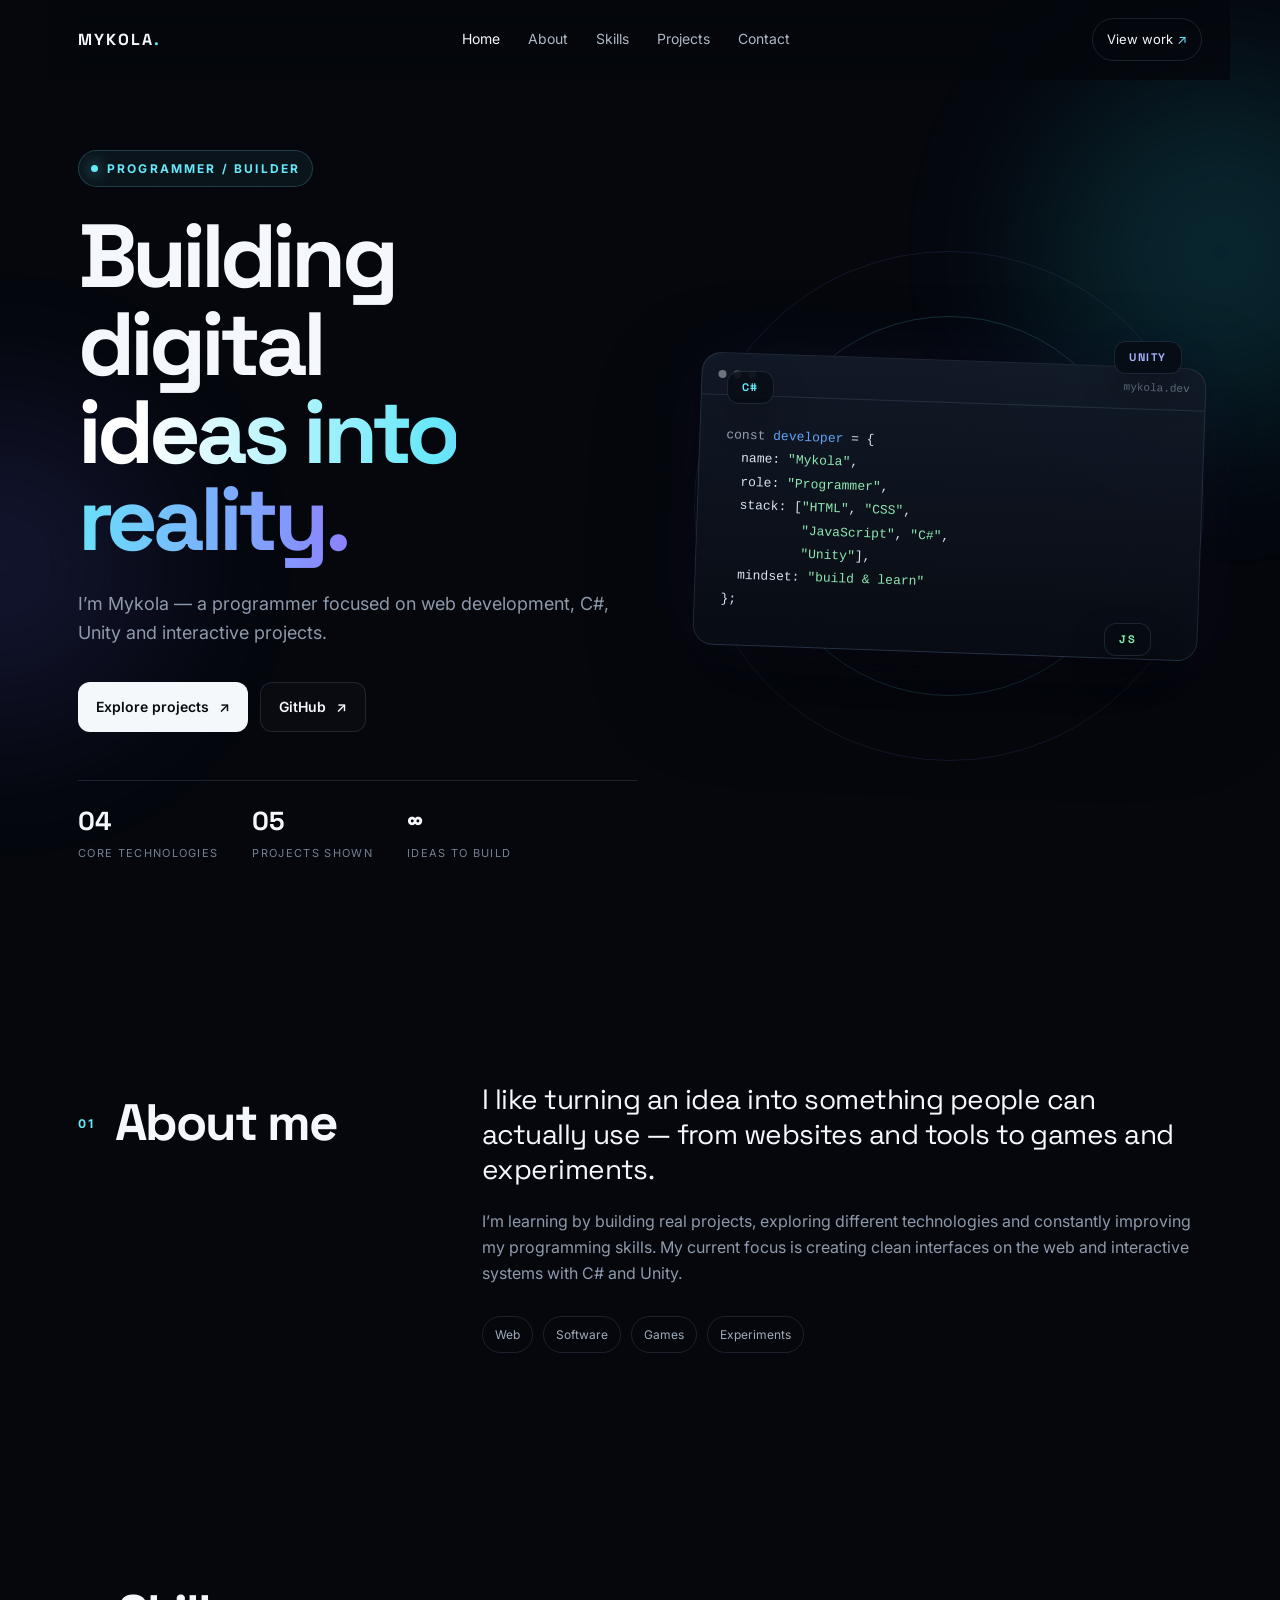
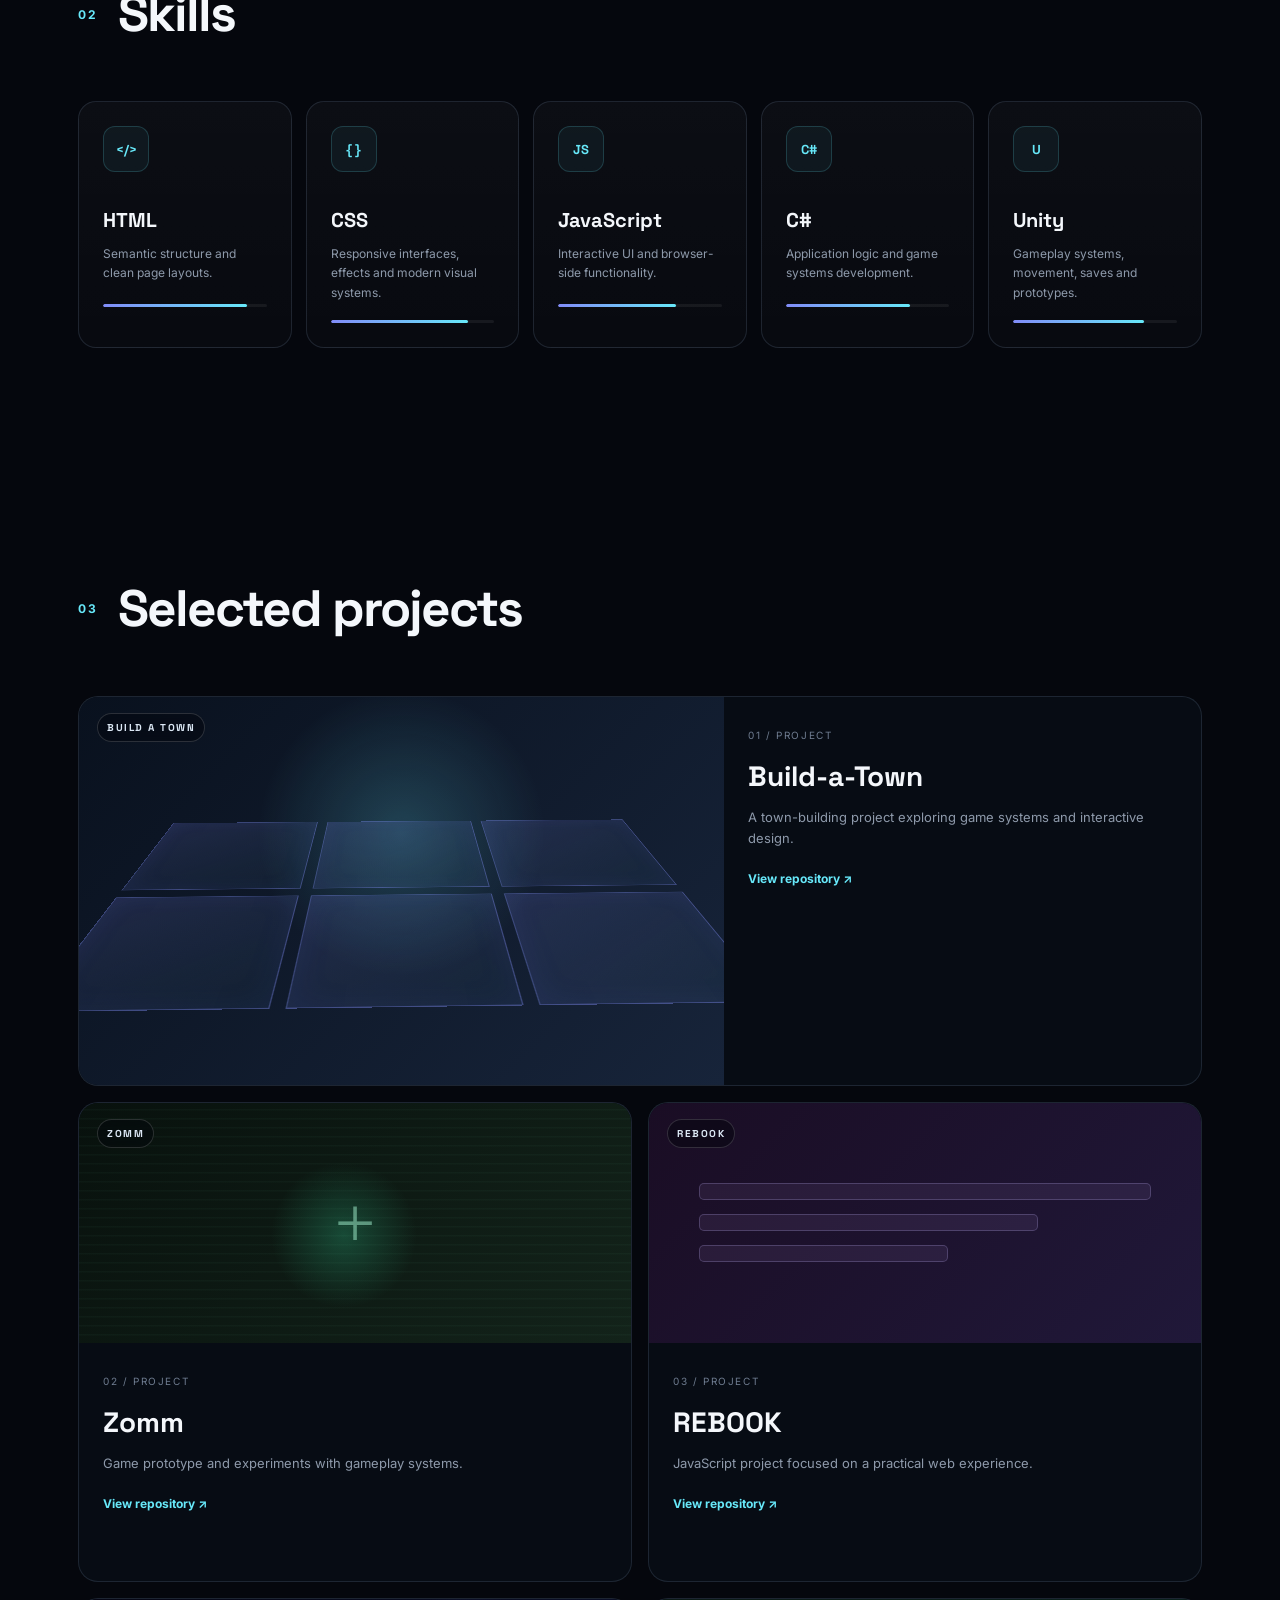
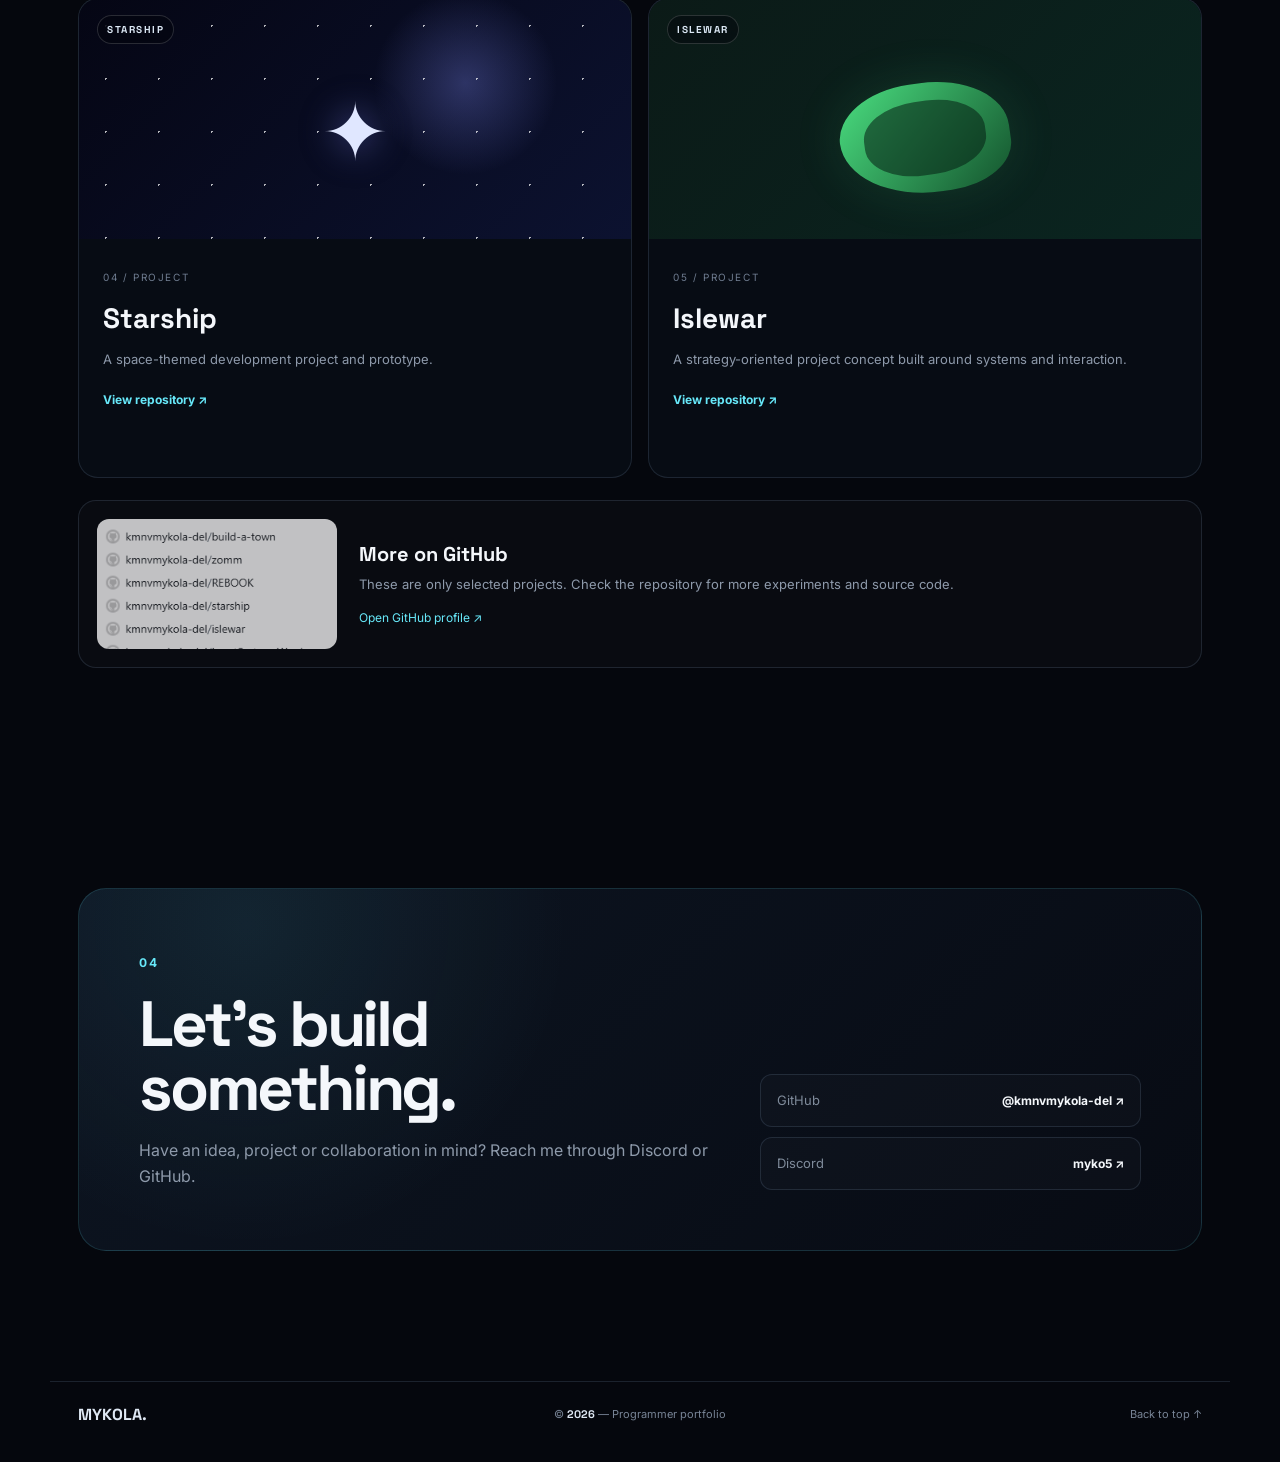
==== index.html @ 7a5eaf40 "version 1.1" ====
<!DOCTYPE html>
<html lang="en">
<head>
  <meta charset="UTF-8" />
  <meta name="viewport" content="width=device-width, initial-scale=1.0" />
  <meta name="description" content="Mykola — Programmer portfolio. Web, C#, Unity and JavaScript projects." />
  <title>Mykola — Programmer</title>
  <link rel="preconnect" href="https://fonts.googleapis.com">
  <link rel="preconnect" href="https://fonts.gstatic.com" crossorigin>
  <link href="https://fonts.googleapis.com/css2?family=Inter:wght@400;500;600;700;800&family=Space+Grotesk:wght@400;500;600;700&display=swap" rel="stylesheet">
  <link rel="stylesheet" href="style.css" />
</head>
<body>
  <div class="bg-grid"></div>
  <div class="glow glow-one"></div>
  <div class="glow glow-two"></div>

  <header class="topbar">
    <a class="brand" href="#home">MYKOLA<span>.</span></a>
    <nav>
      <a href="#home">Home</a>
      <a href="#about">About</a>
      <a href="#skills">Skills</a>
      <a href="#projects">Projects</a>
      <a href="#contact">Contact</a>
    </nav>
    <a class="nav-cta" href="#projects">View work <span>↗</span></a>
  </header>

  <main>
    <section id="home" class="hero section">
      <div class="hero-copy reveal">
        <div class="eyebrow">
          <span class="dot"></span> Programmer / Builder
        </div>
        <h1>
          Building digital<br>
          <span>ideas into reality.</span>
        </h1>
        <p>I’m Mykola — a programmer focused on web development, C#, Unity and interactive projects.</p>
        <div class="hero-actions">
          <a class="button primary" href="#projects">Explore projects <span>↗</span></a>
          <a class="button secondary" href="https://github.com/kmnvmykola-del" target="_blank" rel="noreferrer">GitHub <span>↗</span></a>
        </div>
        <div class="hero-meta">
          <div>
            <strong>04</strong>
            <span>Core technologies</span>
          </div>
          <div>
            <strong>05</strong>
            <span>Projects shown</span>
          </div>
          <div>
            <strong>∞</strong>
            <span>Ideas to build</span>
          </div>
        </div>
      </div>

      <div class="hero-visual reveal delay-1">
        <div class="orb orb-a"></div>
        <div class="orb orb-b"></div>
        <div class="code-card">
          <div class="window-bar"><span></span><span></span><span></span><small>mykola.dev</small></div>
          <pre><code><span class="muted">const</span> <span class="blue">developer</span> = {
  name: <span class="green">"Mykola"</span>,
  role: <span class="green">"Programmer"</span>,
  stack: [<span class="green">"HTML"</span>, <span class="green">"CSS"</span>,
          <span class="green">"JavaScript"</span>, <span class="green">"C#"</span>,
          <span class="green">"Unity"</span>],
  mindset: <span class="green">"build & learn"</span>
};</code></pre>
        </div>
        <div class="floating-tag tag-one">C#</div>
        <div class="floating-tag tag-two">UNITY</div>
        <div class="floating-tag tag-three">JS</div>
      </div>
    </section>

    <section id="about" class="section split-section">
      <div class="section-heading reveal">
        <span class="section-number">01</span>
        <h2>About me</h2>
      </div>
      <div class="about-content reveal delay-1">
        <p class="lead">I like turning an idea into something people can actually use — from websites and tools to games and experiments.</p>
        <p>I’m learning by building real projects, exploring different technologies and constantly improving my programming skills. My current focus is creating clean interfaces on the web and interactive systems with C# and Unity.</p>
        <div class="about-strip">
          <span>Web</span>
          <span>Software</span>
          <span>Games</span>
          <span>Experiments</span>
        </div>
      </div>
    </section>

    <section id="skills" class="section">
      <div class="section-heading reveal">
        <span class="section-number">02</span>
        <h2>Skills</h2>
      </div>
      <div class="skills-grid">
        <article class="skill-card reveal">
          <div class="skill-icon">&lt;/&gt;</div>
          <h3>HTML</h3>
          <p>Semantic structure and clean page layouts.</p>
          <div class="skill-line"><span style="width:88%"></span></div>
        </article>
        <article class="skill-card reveal delay-1">
          <div class="skill-icon">{ }</div>
          <h3>CSS</h3>
          <p>Responsive interfaces, effects and modern visual systems.</p>
          <div class="skill-line"><span style="width:84%"></span></div>
        </article>
        <article class="skill-card reveal delay-2">
          <div class="skill-icon">JS</div>
          <h3>JavaScript</h3>
          <p>Interactive UI and browser-side functionality.</p>
          <div class="skill-line"><span style="width:72%"></span></div>
        </article>
        <article class="skill-card reveal">
          <div class="skill-icon">C#</div>
          <h3>C#</h3>
          <p>Application logic and game systems development.</p>
          <div class="skill-line"><span style="width:76%"></span></div>
        </article>
        <article class="skill-card reveal delay-1">
          <div class="skill-icon">U</div>
          <h3>Unity</h3>
          <p>Gameplay systems, movement, saves and prototypes.</p>
          <div class="skill-line"><span style="width:80%"></span></div>
        </article>
      </div>
    </section>

    <section id="projects" class="section projects-section">
      <div class="section-heading reveal">
        <span class="section-number">03</span>
        <h2>Selected projects</h2>
      </div>
      <div class="projects-grid">
        <a class="project-card large reveal" href="https://github.com/kmnvmykola-del/build-a-town" target="_blank" rel="noreferrer">
          <div class="project-preview town-preview">
              <div class="preview-chip">BUILD A TOWN</div>
              <div class="city-grid">
                <i></i>
                <i></i>
                <i></i>
                <i></i>
                <i></i>
                <i></i>
              </div>
            </div>
          <div class="project-info">
              <span>01 / PROJECT</span>
              <h3>Build-a-Town</h3>
              <p>A town-building project exploring game systems and interactive design.</p>
              <b>View repository ↗</b>
            </div>
        </a>
        <a class="project-card reveal delay-1" href="https://github.com/kmnvmykola-del/zomm" target="_blank" rel="noreferrer">
          <div class="project-preview zombie-preview">
              <div class="scanline"></div>
              <div class="preview-chip">ZOMM</div>
              <div class="crosshair">+</div>
            </div>
          <div class="project-info">
              <span>02 / PROJECT</span>
              <h3>Zomm</h3>
              <p>Game prototype and experiments with gameplay systems.</p>
              <b>View repository ↗</b>
            </div>
        </a>
        <a class="project-card reveal delay-2" href="https://github.com/kmnvmykola-del/REBOOK" target="_blank" rel="noreferrer">
          <div class="project-preview rebook-preview">
              <div class="preview-chip">REBOOK</div>
              <div class="rebook-lines">
                <span></span>
                <span></span>
                <span></span>
              </div>
            </div>
          <div class="project-info">
              <span>03 / PROJECT</span>
              <h3>REBOOK</h3>
              <p>JavaScript project focused on a practical web experience.</p>
              <b>View repository ↗</b>
            </div>
        </a>
        <a class="project-card reveal" href="https://github.com/kmnvmykola-del/starship" target="_blank" rel="noreferrer">
          <div class="project-preview space-preview">
              <div class="stars"></div>
              <div class="ship">✦</div>
              <div class="preview-chip">STARSHIP</div>
            </div>
          <div class="project-info">
              <span>04 / PROJECT</span>
              <h3>Starship</h3>
              <p>A space-themed development project and prototype.</p>
              <b>View repository ↗</b>
            </div>
        </a>
        <a class="project-card reveal delay-1" href="https://github.com/kmnvmykola-del/islewar" target="_blank" rel="noreferrer">
          <div class="project-preview island-preview">
              <div class="island"></div>
              <div class="preview-chip">ISLEWAR</div>
            </div>
          <div class="project-info">
              <span>05 / PROJECT</span>
              <h3>Islewar</h3>
              <p>A strategy-oriented project concept built around systems and interaction.</p>
              <b>View repository ↗</b>
            </div>
        </a>
      </div>
      <div class="github-note reveal"><img src="assets/github-repos.png" alt="GitHub repositories preview"><div><strong>More on GitHub</strong><p>These are only selected projects. Check the repository for more experiments and source code.</p><a href="https://github.com/kmnvmykola-del" target="_blank" rel="noreferrer">Open GitHub profile ↗</a></div></div>
    </section>

    <section id="contact" class="section contact-section">
      <div class="contact-card reveal">
        <div><span class="section-number">04</span><h2>Let’s build something.</h2><p>Have an idea, project or collaboration in mind? Reach me through Discord or GitHub.</p></div>
        <div class="contact-links">
          <a href="https://github.com/kmnvmykola-del" target="_blank" rel="noreferrer">
            <span>GitHub</span>
            <b>@kmnvmykola-del ↗</b>
          </a>
          <a href="https://discord.com/users/myko5" target="_blank" rel="noreferrer">
            <span>Discord</span>
            <b>myko5 ↗</b>
          </a>
        </div>
      </div>
    </section>
  </main>

  <footer><span>MYKOLA.</span><small>© <span id="year"></span> — Programmer portfolio</small><a href="#home">Back to top ↑</a></footer>
  <script src="script.js"></script>
</body>
</html>
---- style.css ----
:root {
  --bg:#05070d;
  --bg2:#0a0f18;
  --panel:rgba(13,19,30,.72);
  --line:rgba(136,164,200,.17);
  --text:#f4f7fb;
  --muted:#8e9aab;
  --accent:#67e8f9;
  --accent2:#818cf8;
  --max:1180px
}

* {
  box-sizing:border-box;
  margin:0;
  padding:0
}

html {
  scroll-behavior:smooth
}

body {
  font-family:Inter,system-ui,sans-serif;
  background:var(--bg);
  color:var(--text);
  line-height:1.6;
  overflow-x:hidden
}

a {
  color:inherit;
  text-decoration:none
}

.section {
  max-width:var(--max);
  margin:auto;
  padding:110px 28px;
  position:relative
}

.bg-grid {
  position:fixed;
  inset:0;
  pointer-events:none;
  opacity:.18;
  background-image:linear-gradient(rgba(125,149,180,.08) 1px,transparent 1px),linear-gradient(90deg,rgba(125,149,180,.08) 1px,transparent 1px);
  background-size:52px 52px;
  mask-image:linear-gradient(to bottom,black 0%,transparent 90%)
}

.glow {
  position:fixed;
  border-radius:50%;
  filter:blur(80px);
  opacity:.15;
  pointer-events:none
}

.glow-one {
  width:360px;
  height:360px;
  top:8%;
  right:-120px;
  background:#22d3ee
}

.glow-two {
  width:320px;
  height:320px;
  top:45%;
  left:-160px;
  background:#6366f1
}

.topbar {
  position:sticky;
  top:0;
  z-index:20;
  max-width:var(--max);
  margin:auto;
  display:flex;
  align-items:center;
  justify-content:space-between;
  padding:18px 28px;
  background:rgba(5,7,13,.76);
  backdrop-filter:blur(18px);
  border-bottom:1px solid transparent
}

.brand {
  font-family:"Space Grotesk",sans-serif;
  font-weight:800;
  letter-spacing:.12em
}

.brand span {
  color:var(--accent)
}

nav {
  display:flex;
  gap:28px
}

nav a {
  font-size:14px;
  color:#aeb8c7;
  transition:.25s
}

nav a:hover {
  color:#fff
}

.nav-cta {
  font-size:13px;
  border:1px solid var(--line);
  padding:10px 14px;
  border-radius:999px
}

.nav-cta span {
  color:var(--accent)
}

.hero {
  min-height:calc(100vh - 70px);
  display:grid;
  grid-template-columns:1.05fr .95fr;
  align-items:center;
  gap:60px;
  padding-top:70px
}

.eyebrow,.section-number {
  color:var(--accent);
  font-size:12px;
  text-transform:uppercase;
  letter-spacing:.18em;
  font-weight:700
}

.eyebrow {
  display:inline-flex;
  align-items:center;
  gap:9px;
  border:1px solid rgba(103,232,249,.2);
  background:rgba(103,232,249,.06);
  padding:8px 12px;
  border-radius:999px
}

.dot {
  width:7px;
  height:7px;
  border-radius:50%;
  background:var(--accent);
  box-shadow:0 0 15px var(--accent)
}

h1,h2,h3 {
  font-family:"Space Grotesk",sans-serif
}

h1 {
  font-size:clamp(54px,7vw,94px);
  line-height:.98;
  letter-spacing:-.055em;
  margin:26px 0
}

.hero h1 span {
  background:linear-gradient(90deg,#fff 10%,var(--accent),#8b82ff);
  -webkit-background-clip:text;
  background-clip:text;
  color:transparent
}

.hero-copy>p {
  max-width:600px;
  color:var(--muted);
  font-size:18px
}

.hero-actions {
  display:flex;
  gap:12px;
  margin-top:34px
}

.button {
  padding:13px 18px;
  border-radius:12px;
  font-weight:600;
  font-size:14px;
  transition:.25s;
  display:inline-flex;
  gap:10px;
  align-items:center
}

.button.primary {
  background:#f5f8fb;
  color:#080b10
}

.button.primary:hover {
  transform:translateY(-2px);
  box-shadow:0 12px 30px rgba(103,232,249,.15)
}

.button.secondary {
  border:1px solid var(--line);
  background:rgba(255,255,255,.02)
}

.button.secondary:hover {
  background:rgba(255,255,255,.05)
}

.hero-meta {
  display:flex;
  gap:34px;
  margin-top:48px;
  padding-top:20px;
  border-top:1px solid var(--line)
}

.hero-meta div {
  display:grid;
  gap:2px
}

.hero-meta strong {
  font-family:"Space Grotesk";
  font-size:26px
}

.hero-meta span {
  font-size:11px;
  text-transform:uppercase;
  letter-spacing:.12em;
  color:#748092
}

.hero-visual {
  min-height:500px;
  position:relative;
  display:grid;
  place-items:center
}

.code-card {
  width:min(510px,100%);
  background:linear-gradient(180deg,rgba(19,27,41,.94),rgba(8,12,20,.94));
  border:1px solid rgba(134,163,199,.18);
  border-radius:20px;
  box-shadow:0 35px 100px rgba(0,0,0,.45),0 0 80px rgba(99,102,241,.08);
  transform:rotate(2deg);
  overflow:hidden;
  position:relative;
  z-index:2
}

.window-bar {
  height:42px;
  border-bottom:1px solid var(--line);
  display:flex;
  align-items:center;
  gap:7px;
  padding:0 16px
}

.window-bar span {
  width:8px;
  height:8px;
  border-radius:50%;
  background:#6f7784
}

.window-bar small {
  margin-left:auto;
  color:#647184;
  font-size:11px;
  font-family:monospace
}

.code-card pre {
  padding:28px 26px 34px;
  overflow:auto;
  font:500 13px/1.8 ui-monospace,SFMono-Regular,Menlo,monospace;
  color:#d9e2ee
}

.muted {
  color:#9aa7b8
}

.blue {
  color:#60a5fa
}

.green {
  color:#8fe7b1
}

.orb {
  position:absolute;
  border:1px solid rgba(103,232,249,.18);
  border-radius:50%
}

.orb-a {
  width:380px;
  height:380px
}

.orb-b {
  width:510px;
  height:510px;
  border-color:rgba(129,140,248,.12)
}

.floating-tag {
  position:absolute;
  z-index:4;
  background:rgba(7,11,19,.82);
  backdrop-filter:blur(14px);
  border:1px solid var(--line);
  padding:10px 14px;
  border-radius:12px;
  font:700 11px/1 "Space Grotesk";
  letter-spacing:.14em;
  box-shadow:0 15px 35px rgba(0,0,0,.25)
}

.tag-one {
  left:6%;
  top:23%;
  color:var(--accent)
}

.tag-two {
  right:4%;
  top:17%;
  color:#a5b4fc
}

.tag-three {
  right:10%;
  bottom:20%;
  color:#86efac
}

.section-heading {
  display:flex;
  align-items:center;
  gap:20px;
  margin-bottom:46px
}

.section-heading h2 {
  font-size:clamp(35px,4vw,54px);
  letter-spacing:-.04em
}

.split-section {
  display:grid;
  grid-template-columns:.45fr 1fr;
  gap:80px;
  align-items:start
}

.about-content {
  max-width:760px
}

.lead {
  font-family:"Space Grotesk";
  font-size:28px;
  line-height:1.25;
  letter-spacing:-.02em;
  margin-bottom:22px
}

.about-content>p:not(.lead) {
  color:var(--muted);
  font-size:16px
}

.about-strip {
  display:flex;
  gap:10px;
  flex-wrap:wrap;
  margin-top:30px
}

.about-strip span {
  padding:8px 12px;
  border:1px solid var(--line);
  border-radius:999px;
  color:#9fabbc;
  font-size:12px
}

.skills-grid {
  display:grid;
  grid-template-columns:repeat(5,1fr);
  gap:14px
}

.skill-card {
  padding:24px;
  border:1px solid var(--line);
  background:linear-gradient(180deg,rgba(255,255,255,.03),rgba(255,255,255,.015));
  border-radius:18px;
  min-height:190px;
  transition:.3s
}

.skill-card:hover,.project-card:hover {
  transform:translateY(-5px);
  border-color:rgba(103,232,249,.3)
}

.skill-icon {
  width:46px;
  height:46px;
  border-radius:12px;
  display:grid;
  place-items:center;
  border:1px solid rgba(103,232,249,.18);
  background:rgba(103,232,249,.05);
  color:var(--accent);
  font:700 13px "Space Grotesk";
  margin-bottom:32px
}

.skill-card h3 {
  font-size:20px;
  margin-bottom:8px
}

.skill-card p {
  font-size:12px;
  color:var(--muted);
  min-height:42px
}

.skill-line {
  height:3px;
  background:rgba(255,255,255,.06);
  margin-top:18px;
  border-radius:10px;
  overflow:hidden
}

.skill-line span {
  display:block;
  height:100%;
  background:linear-gradient(90deg,var(--accent2),var(--accent));
  border-radius:10px
}

.projects-grid {
  display:grid;
  grid-template-columns:repeat(2,1fr);
  gap:16px
}

.project-card {
  display:flex;
  flex-direction:column;
  min-height:480px;
  border:1px solid var(--line);
  background:rgba(10,15,24,.68);
  border-radius:20px;
  overflow:hidden;
  transition:.3s
}

.project-card.large {
  grid-column:span 2;
  display:grid;
  grid-template-columns:1.15fr .85fr;
  min-height:390px
}

.project-preview {
  min-height:240px;
  position:relative;
  overflow:hidden
}

.project-card.large .project-preview {
  min-height:auto
}

.project-info {
  padding:24px
}

.project-info>span {
  font-size:10px;
  letter-spacing:.16em;
  color:#6f7d91
}

.project-info h3 {
  font-size:28px;
  margin:8px 0
}

.project-info p {
  color:var(--muted);
  font-size:13px;
  max-width:530px
}

.project-info b {
  display:inline-block;
  margin-top:20px;
  font-size:12px;
  color:var(--accent)
}

.preview-chip {
  position:absolute;
  left:18px;
  top:16px;
  font:700 10px "Space Grotesk";
  letter-spacing:.15em;
  color:#dce8f5;
  border:1px solid rgba(255,255,255,.15);
  background:rgba(3,6,12,.45);
  padding:7px 9px;
  border-radius:999px;
  backdrop-filter:blur(8px)
}

.town-preview {
  background:radial-gradient(circle at 50% 35%,rgba(103,232,249,.2),transparent 35%),linear-gradient(135deg,#09111e,#17243a)
}

.city-grid {
  position:absolute;
  inset:42px;
  display:grid;
  grid-template-columns:repeat(3,1fr);
  gap:12px;
  transform:perspective(500px) rotateX(55deg) rotateZ(-1deg);
  transform-origin:center
}

.city-grid i {
  display:block;
  border:1px solid rgba(129,140,248,.34);
  background:linear-gradient(145deg,rgba(129,140,248,.16),rgba(103,232,249,.03));
  box-shadow:inset 0 0 30px rgba(99,102,241,.08)
}

.zombie-preview {
  background:radial-gradient(circle at 48% 55%,rgba(52,211,153,.26),transparent 23%),linear-gradient(135deg,#08110d,#13231a)
}

.scanline {
  position:absolute;
  inset:0;
  background:repeating-linear-gradient(0deg,transparent 0 7px,rgba(130,255,197,.03) 8px 9px)
}

.crosshair {
  position:absolute;
  inset:0;
  display:grid;
  place-items:center;
  font:500 72px/1 ui-monospace;
  color:rgba(165,243,210,.5)
}

.rebook-preview {
  background:linear-gradient(135deg,#1a0d24,#201839)
}

.rebook-lines {
  position:absolute;
  inset:54px 50px;
  display:grid;
  align-content:center;
  gap:14px
}

.rebook-lines span {
  height:17px;
  border:1px solid rgba(196,181,253,.23);
  border-radius:5px;
  background:rgba(216,180,254,.08)
}

.rebook-lines span:nth-child(2) {
  width:75%
}

.rebook-lines span:nth-child(3) {
  width:55%
}

.space-preview {
  background:radial-gradient(circle at 70% 35%,rgba(129,140,248,.3),transparent 22%),linear-gradient(135deg,#050614,#0c1230)
}

.stars {
  position:absolute;
  inset:0;
  background-image:radial-gradient(circle,rgba(255,255,255,.7) 1px,transparent 1px);
  background-size:53px 53px
}

.ship {
  position:absolute;
  left:50%;
  top:55%;
  transform:translate(-50%,-50%) rotate(90deg);
  font-size:80px;
  color:#e0e7ff;
  text-shadow:0 0 35px rgba(129,140,248,.5)
}

.island-preview {
  background:linear-gradient(135deg,#0b1a17,#0a2520)
}

.island {
  position:absolute;
  width:170px;
  height:110px;
  border-radius:48% 52% 41% 59%;
  background:linear-gradient(135deg,#4ade80,#14532d);
  left:50%;
  top:58%;
  transform:translate(-50%,-50%) rotate(-8deg);
  box-shadow:0 0 50px rgba(74,222,128,.13)
}

.island:after {
  content:"";
  position:absolute;
  inset:18px 24px;
  border-radius:45%;
  background:rgba(5,30,19,.55)
}

.warrior-preview {
  background:linear-gradient(135deg,#10131c,#18233e)
}

.grid-glow {
  position:absolute;
  inset:0;
  background-image:linear-gradient(rgba(129,140,248,.09) 1px,transparent 1px),linear-gradient(90deg,rgba(129,140,248,.09) 1px,transparent 1px);
  background-size:30px 30px;
  transform:perspective(500px) rotateX(55deg) scale(1.35);
  transform-origin:center bottom
}

.keys {
  position:absolute;
  right:25px;
  bottom:20px;
  display:grid;
  grid-template-columns:repeat(3,30px);
  gap:5px
}

.keys kbd {
  display:grid;
  place-items:center;
  height:30px;
  border:1px solid rgba(255,255,255,.16);
  background:rgba(7,10,17,.65);
  border-radius:6px;
  font:700 10px ui-monospace;
  color:#a5b4fc
}

.keys kbd:first-child {
  grid-column:2
}

.github-note {
  display:grid;
  grid-template-columns:240px 1fr;
  gap:22px;
  align-items:center;
  margin-top:22px;
  padding:18px;
  border:1px solid var(--line);
  border-radius:18px;
  background:rgba(255,255,255,.02)
}

.github-note img {
  width:100%;
  height:130px;
  object-fit:cover;
  object-position:top;
  border-radius:12px;
  opacity:.75
}

.github-note strong {
  font-family:"Space Grotesk";
  font-size:20px
}

.github-note p {
  color:var(--muted);
  font-size:13px;
  margin:4px 0 10px
}

.github-note a {
  font-size:12px;
  color:var(--accent)
}

.contact-section {
  padding-bottom:130px
}

.contact-card {
  display:grid;
  grid-template-columns:1.2fr .8fr;
  gap:50px;
  align-items:end;
  padding:60px;
  border:1px solid rgba(103,232,249,.15);
  border-radius:28px;
  background:radial-gradient(circle at 15% 10%,rgba(103,232,249,.08),transparent 32%),linear-gradient(135deg,rgba(14,23,36,.9),rgba(8,12,20,.92))
}

.contact-card h2 {
  font-size:clamp(40px,5vw,70px);
  letter-spacing:-.05em;
  line-height:1;
  margin:18px 0
}

.contact-card p {
  color:var(--muted);
  max-width:600px
}

.contact-links {
  display:grid;
  gap:10px
}

.contact-links a {
  display:flex;
  justify-content:space-between;
  align-items:center;
  border:1px solid var(--line);
  padding:15px 16px;
  border-radius:12px;
  background:rgba(255,255,255,.02);
  font-size:13px
}

.contact-links span {
  color:#7f8b9b
}

.contact-links b {
  font-size:12px
}

.contact-links a:hover {
  border-color:rgba(103,232,249,.3)
}

footer {
  max-width:var(--max);
  margin:auto;
  padding:20px 28px 35px;
  display:grid;
  grid-template-columns:1fr 1fr 1fr;
  align-items:center;
  border-top:1px solid var(--line);
  color:#788496
}

footer span {
  font-family:"Space Grotesk";
  font-weight:800;
  color:#dfe8f4
}

footer small {
  text-align:center;
  font-size:11px
}

footer a {
  text-align:right;
  font-size:11px
}

.reveal {
  opacity:0;
  transform:translateY(24px);
  transition:opacity .7s ease,transform .7s ease
}

.reveal.visible {
  opacity:1;
  transform:none
}

.delay-1 {
  transition-delay:.08s
}

.delay-2 {
  transition-delay:.16s
}

@media(max-width:1000px) {
  .hero {
    grid-template-columns:1fr
  }

  .hero-visual {
    min-height:430px
  }

  .skills-grid {
    grid-template-columns:repeat(3,1fr)
  }

  .split-section {
    grid-template-columns:1fr;
    gap:25px
  }

  .project-card.large {
    grid-template-columns:1fr;
    grid-column:span 1
  }

  .project-card.large .project-preview {
    min-height:240px
  }

  .contact-card {
    grid-template-columns:1fr
  }
}

@media(max-width:760px) {
  nav {
    display:none
  }

  .topbar {
    padding:16px 18px
  }

  .nav-cta {
    padding:9px 11px
  }

  .section {
    padding:80px 18px
  }

  .hero {
    padding-top:45px;
    min-height:auto
  }

  .hero-visual {
    min-height:340px
  }

  .orb-a {
    width:250px;
    height:250px
  }

  .orb-b {
    width:340px;
    height:340px
  }

  .code-card {
    transform:none
  }

  .code-card pre {
    font-size:11px;
    padding:22px 18px
  }

  .floating-tag {
    display:none
  }

  .hero-meta {
    gap:20px
  }

  .skills-grid {
    grid-template-columns:1fr 1fr
  }

  .projects-grid {
    grid-template-columns:1fr
  }

  .project-card.large {
    grid-column:span 1
  }

  .github-note {
    grid-template-columns:1fr
  }

  .github-note img {
    height:170px
  }

  .contact-card {
    padding:32px 24px
  }

  footer {
    grid-template-columns:1fr;
    gap:10px;
    text-align:center
  }

  footer small,footer a {
    text-align:center
  }
}

@media(max-width:480px) {
  .skills-grid {
    grid-template-columns:1fr
  }

  h1 {
    font-size:50px
  }

  .hero-meta {
    flex-wrap:wrap
  }

  .hero-meta div {
    min-width:28%
  }

  .hero-meta strong {
    font-size:22px
  }

  .hero-actions {
    flex-direction:column
  }

  .button {
    justify-content:center
  }
}
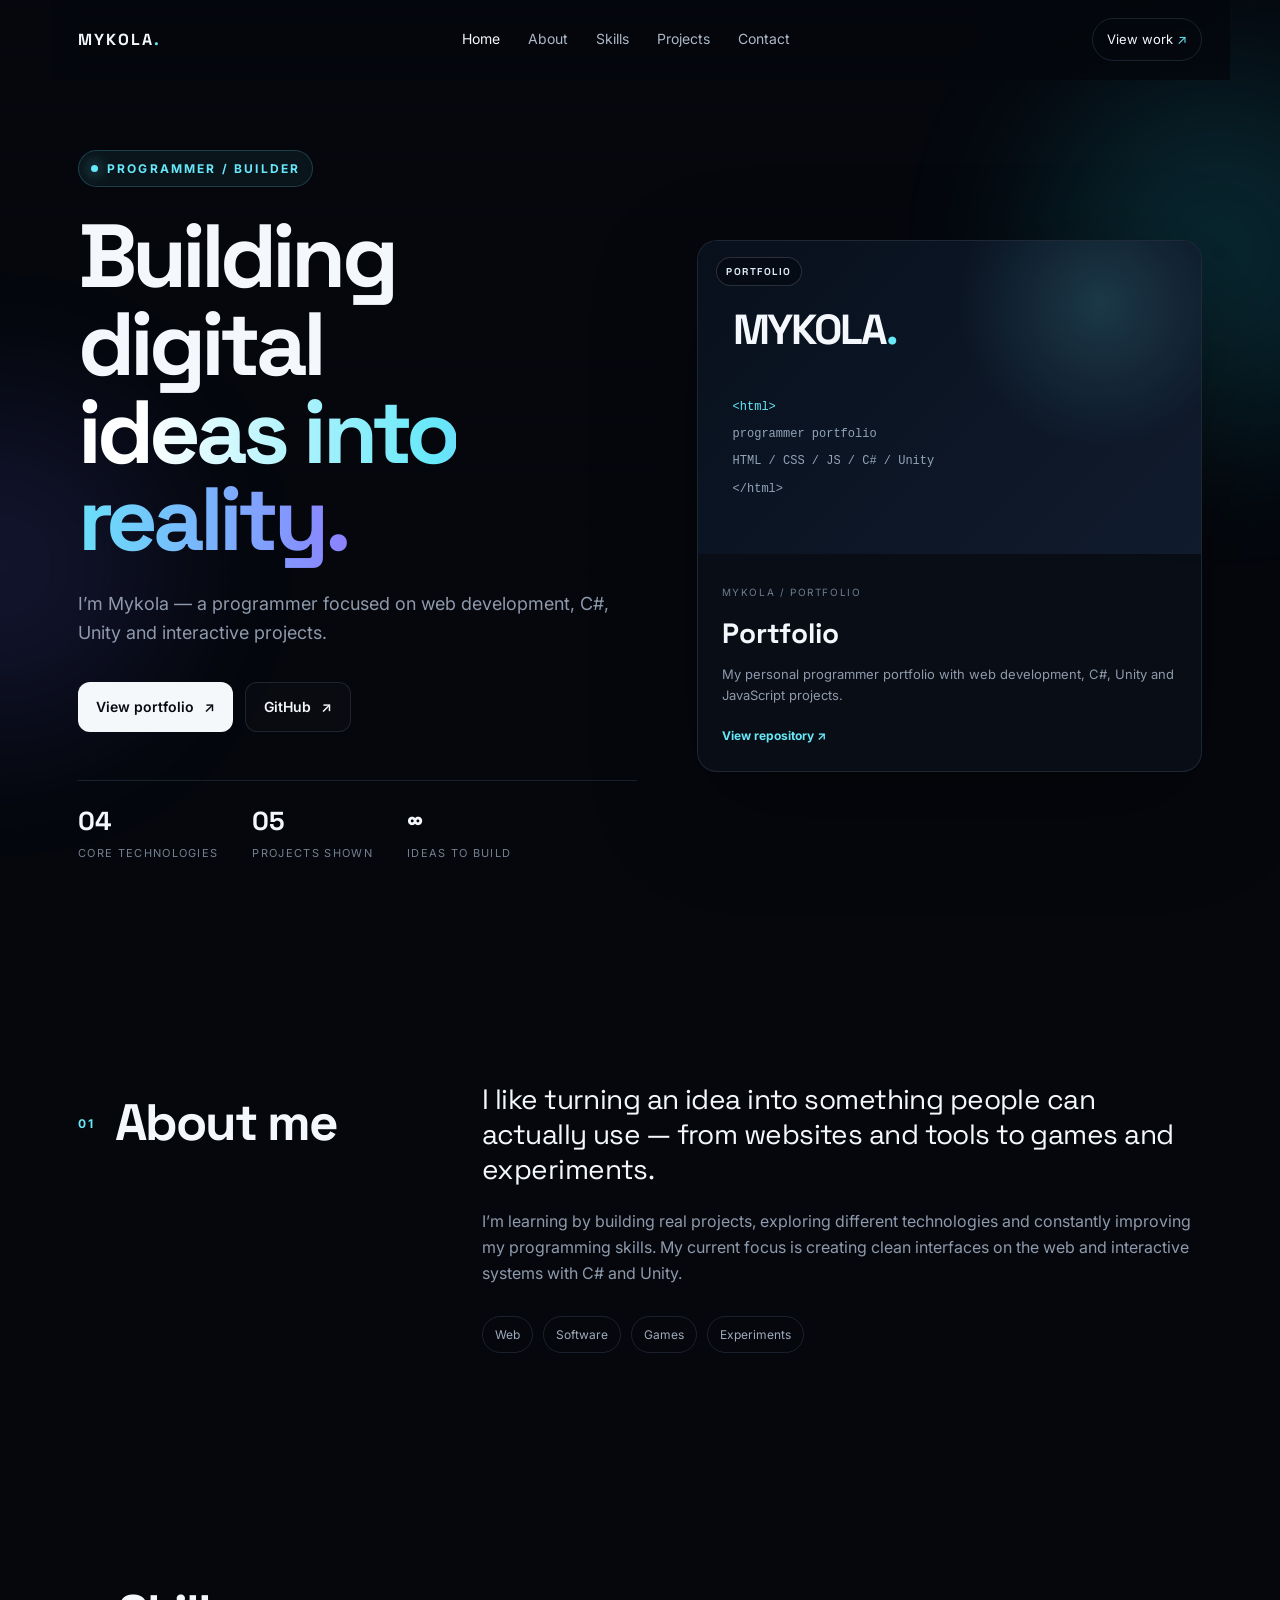
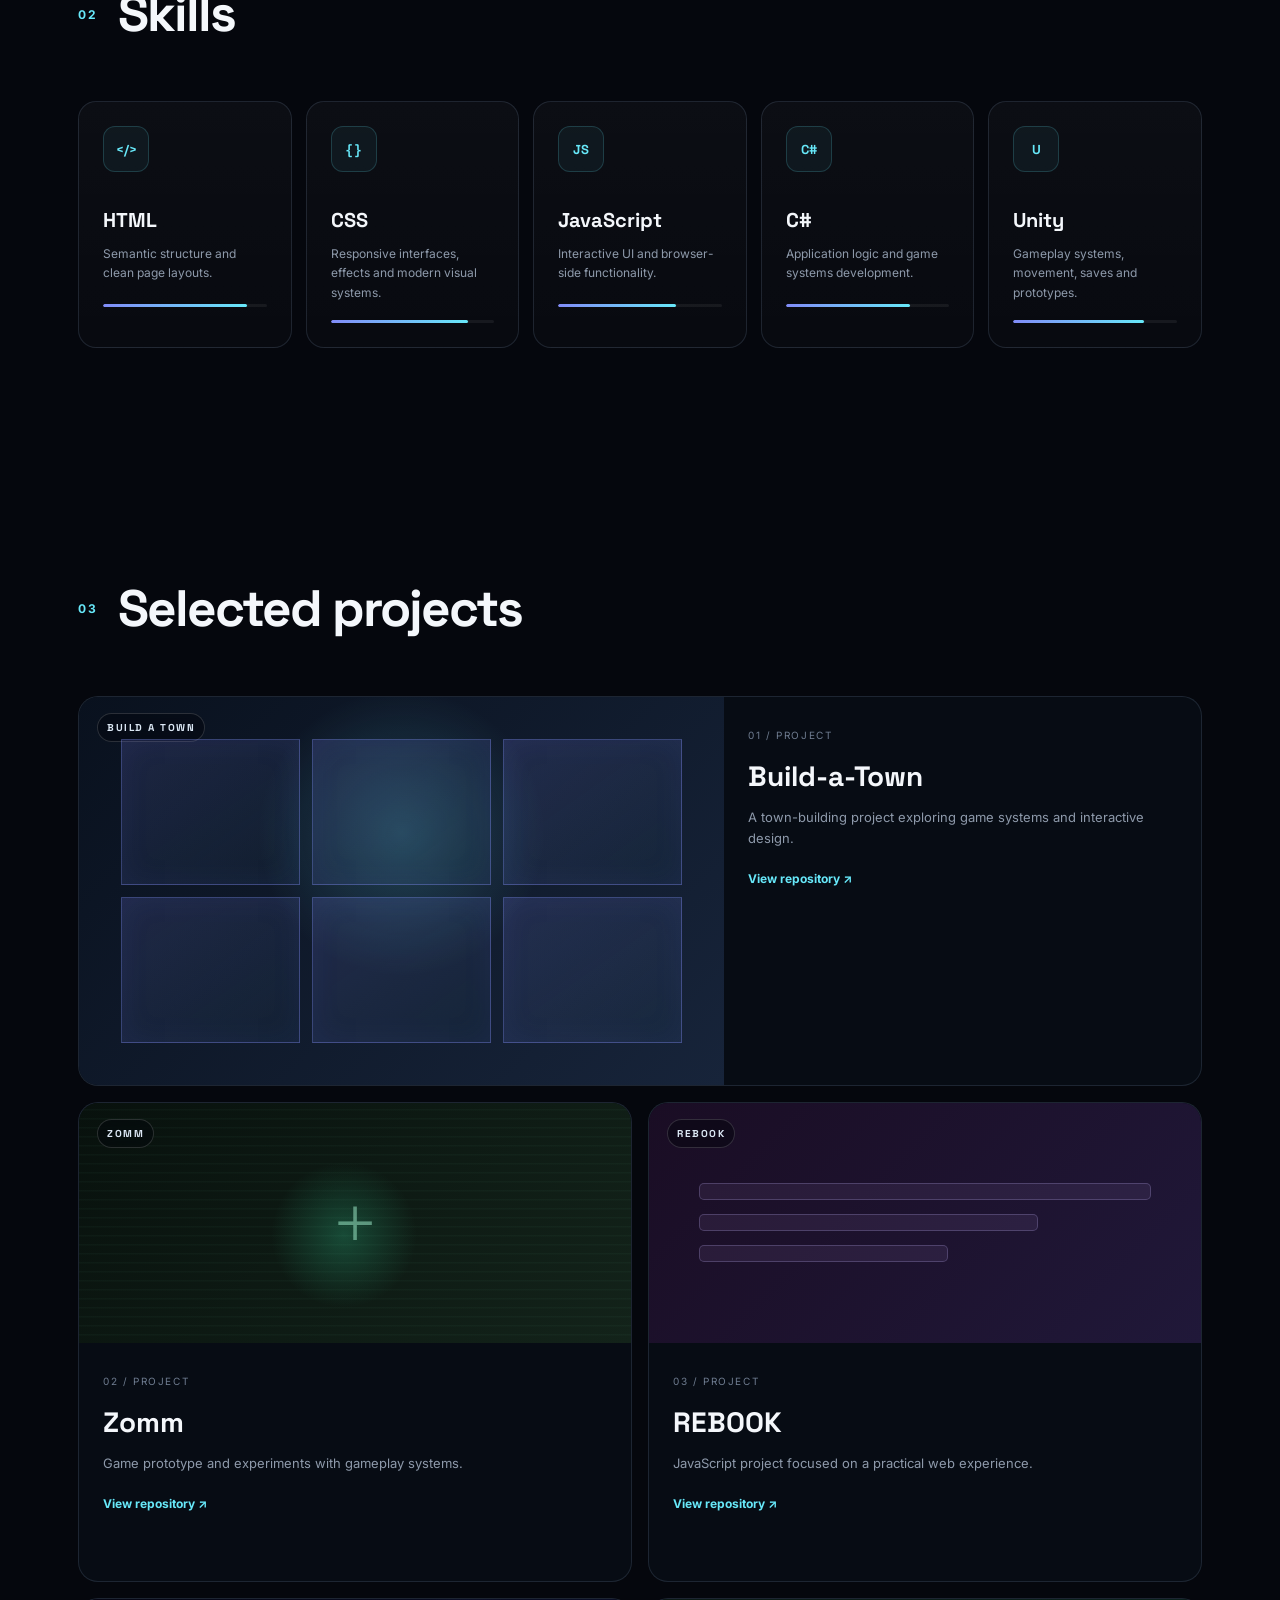
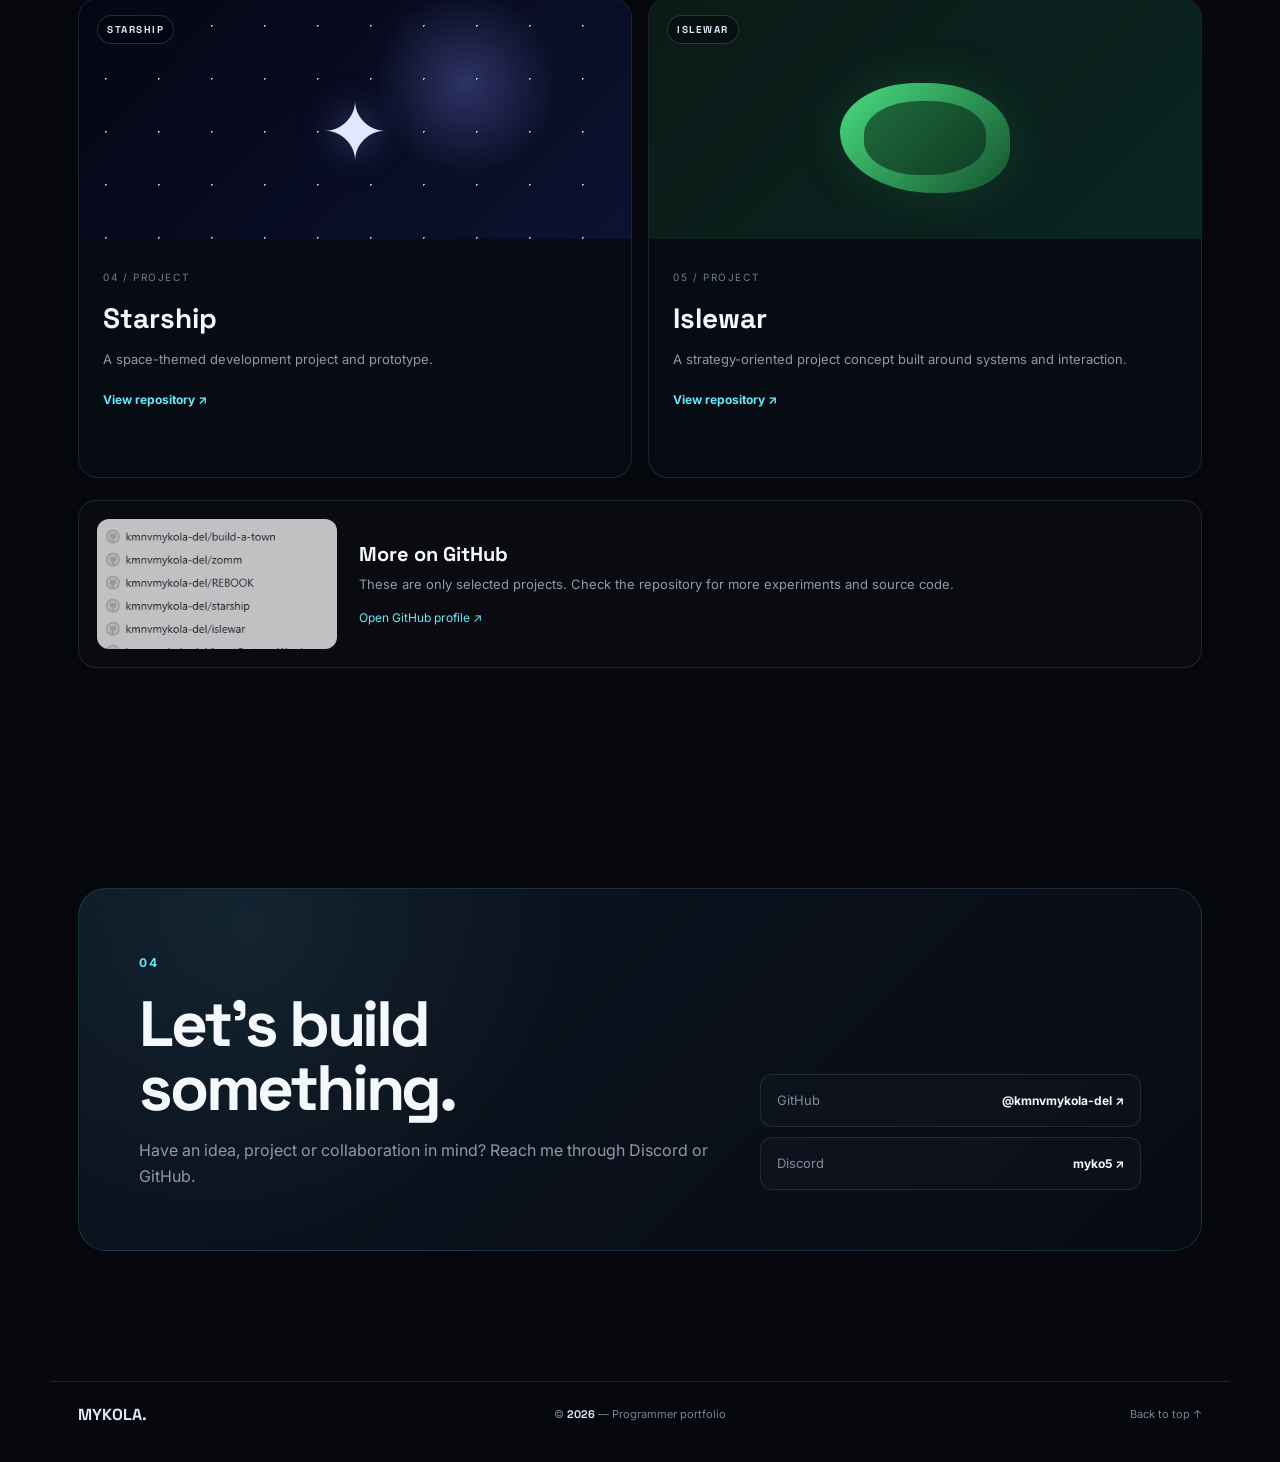
==== commit 3aa95620: "1.2" ====
--- a/index.html
+++ b/index.html
@@ -1,240 +1,306 @@
 <!DOCTYPE html>
 <html lang="en">
-<head>
-  <meta charset="UTF-8" />
-  <meta name="viewport" content="width=device-width, initial-scale=1.0" />
-  <meta name="description" content="Mykola — Programmer portfolio. Web, C#, Unity and JavaScript projects." />
-  <title>Mykola — Programmer</title>
-  <link rel="preconnect" href="https://fonts.googleapis.com">
-  <link rel="preconnect" href="https://fonts.gstatic.com" crossorigin>
-  <link href="https://fonts.googleapis.com/css2?family=Inter:wght@400;500;600;700;800&family=Space+Grotesk:wght@400;500;600;700&display=swap" rel="stylesheet">
-  <link rel="stylesheet" href="style.css" />
-</head>
-<body>
-  <div class="bg-grid"></div>
-  <div class="glow glow-one"></div>
-  <div class="glow glow-two"></div>
-
-  <header class="topbar">
-    <a class="brand" href="#home">MYKOLA<span>.</span></a>
-    <nav>
-      <a href="#home">Home</a>
-      <a href="#about">About</a>
-      <a href="#skills">Skills</a>
-      <a href="#projects">Projects</a>
-      <a href="#contact">Contact</a>
-    </nav>
-    <a class="nav-cta" href="#projects">View work <span>↗</span></a>
-  </header>
-
-  <main>
-    <section id="home" class="hero section">
-      <div class="hero-copy reveal">
-        <div class="eyebrow">
-          <span class="dot"></span> Programmer / Builder
-        </div>
-        <h1>
-          Building digital<br>
-          <span>ideas into reality.</span>
-        </h1>
-        <p>I’m Mykola — a programmer focused on web development, C#, Unity and interactive projects.</p>
-        <div class="hero-actions">
-          <a class="button primary" href="#projects">Explore projects <span>↗</span></a>
-          <a class="button secondary" href="https://github.com/kmnvmykola-del" target="_blank" rel="noreferrer">GitHub <span>↗</span></a>
-        </div>
-        <div class="hero-meta">
-          <div>
-            <strong>04</strong>
-            <span>Core technologies</span>
-          </div>
-          <div>
-            <strong>05</strong>
-            <span>Projects shown</span>
-          </div>
-          <div>
-            <strong>∞</strong>
-            <span>Ideas to build</span>
-          </div>
-        </div>
-      </div>
-
-      <div class="hero-visual reveal delay-1">
-        <div class="orb orb-a"></div>
-        <div class="orb orb-b"></div>
-        <div class="code-card">
-          <div class="window-bar"><span></span><span></span><span></span><small>mykola.dev</small></div>
-          <pre><code><span class="muted">const</span> <span class="blue">developer</span> = {
-  name: <span class="green">"Mykola"</span>,
-  role: <span class="green">"Programmer"</span>,
-  stack: [<span class="green">"HTML"</span>, <span class="green">"CSS"</span>,
-          <span class="green">"JavaScript"</span>, <span class="green">"C#"</span>,
-          <span class="green">"Unity"</span>],
-  mindset: <span class="green">"build & learn"</span>
-};</code></pre>
-        </div>
-        <div class="floating-tag tag-one">C#</div>
-        <div class="floating-tag tag-two">UNITY</div>
-        <div class="floating-tag tag-three">JS</div>
-      </div>
-    </section>
-
-    <section id="about" class="section split-section">
-      <div class="section-heading reveal">
-        <span class="section-number">01</span>
-        <h2>About me</h2>
-      </div>
-      <div class="about-content reveal delay-1">
-        <p class="lead">I like turning an idea into something people can actually use — from websites and tools to games and experiments.</p>
-        <p>I’m learning by building real projects, exploring different technologies and constantly improving my programming skills. My current focus is creating clean interfaces on the web and interactive systems with C# and Unity.</p>
-        <div class="about-strip">
-          <span>Web</span>
-          <span>Software</span>
-          <span>Games</span>
-          <span>Experiments</span>
-        </div>
-      </div>
-    </section>
-
-    <section id="skills" class="section">
-      <div class="section-heading reveal">
-        <span class="section-number">02</span>
-        <h2>Skills</h2>
-      </div>
-      <div class="skills-grid">
-        <article class="skill-card reveal">
-          <div class="skill-icon">&lt;/&gt;</div>
-          <h3>HTML</h3>
-          <p>Semantic structure and clean page layouts.</p>
-          <div class="skill-line"><span style="width:88%"></span></div>
-        </article>
-        <article class="skill-card reveal delay-1">
-          <div class="skill-icon">{ }</div>
-          <h3>CSS</h3>
-          <p>Responsive interfaces, effects and modern visual systems.</p>
-          <div class="skill-line"><span style="width:84%"></span></div>
-        </article>
-        <article class="skill-card reveal delay-2">
-          <div class="skill-icon">JS</div>
-          <h3>JavaScript</h3>
-          <p>Interactive UI and browser-side functionality.</p>
-          <div class="skill-line"><span style="width:72%"></span></div>
-        </article>
-        <article class="skill-card reveal">
-          <div class="skill-icon">C#</div>
-          <h3>C#</h3>
-          <p>Application logic and game systems development.</p>
-          <div class="skill-line"><span style="width:76%"></span></div>
-        </article>
-        <article class="skill-card reveal delay-1">
-          <div class="skill-icon">U</div>
-          <h3>Unity</h3>
-          <p>Gameplay systems, movement, saves and prototypes.</p>
-          <div class="skill-line"><span style="width:80%"></span></div>
-        </article>
-      </div>
-    </section>
-
-    <section id="projects" class="section projects-section">
-      <div class="section-heading reveal">
-        <span class="section-number">03</span>
-        <h2>Selected projects</h2>
-      </div>
-      <div class="projects-grid">
-        <a class="project-card large reveal" href="https://github.com/kmnvmykola-del/build-a-town" target="_blank" rel="noreferrer">
-          <div class="project-preview town-preview">
-              <div class="preview-chip">BUILD A TOWN</div>
-              <div class="city-grid">
-                <i></i>
-                <i></i>
-                <i></i>
-                <i></i>
-                <i></i>
-                <i></i>
-              </div>
-            </div>
-          <div class="project-info">
-              <span>01 / PROJECT</span>
-              <h3>Build-a-Town</h3>
-              <p>A town-building project exploring game systems and interactive design.</p>
-              <b>View repository ↗</b>
-            </div>
-        </a>
-        <a class="project-card reveal delay-1" href="https://github.com/kmnvmykola-del/zomm" target="_blank" rel="noreferrer">
-          <div class="project-preview zombie-preview">
-              <div class="scanline"></div>
-              <div class="preview-chip">ZOMM</div>
-              <div class="crosshair">+</div>
-            </div>
-          <div class="project-info">
-              <span>02 / PROJECT</span>
-              <h3>Zomm</h3>
-              <p>Game prototype and experiments with gameplay systems.</p>
-              <b>View repository ↗</b>
-            </div>
-        </a>
-        <a class="project-card reveal delay-2" href="https://github.com/kmnvmykola-del/REBOOK" target="_blank" rel="noreferrer">
-          <div class="project-preview rebook-preview">
-              <div class="preview-chip">REBOOK</div>
-              <div class="rebook-lines">
-                <span></span>
-                <span></span>
-                <span></span>
-              </div>
-            </div>
-          <div class="project-info">
-              <span>03 / PROJECT</span>
-              <h3>REBOOK</h3>
-              <p>JavaScript project focused on a practical web experience.</p>
-              <b>View repository ↗</b>
-            </div>
-        </a>
-        <a class="project-card reveal" href="https://github.com/kmnvmykola-del/starship" target="_blank" rel="noreferrer">
-          <div class="project-preview space-preview">
-              <div class="stars"></div>
-              <div class="ship">✦</div>
-              <div class="preview-chip">STARSHIP</div>
-            </div>
-          <div class="project-info">
-              <span>04 / PROJECT</span>
-              <h3>Starship</h3>
-              <p>A space-themed development project and prototype.</p>
-              <b>View repository ↗</b>
-            </div>
-        </a>
-        <a class="project-card reveal delay-1" href="https://github.com/kmnvmykola-del/islewar" target="_blank" rel="noreferrer">
-          <div class="project-preview island-preview">
-              <div class="island"></div>
-              <div class="preview-chip">ISLEWAR</div>
-            </div>
-          <div class="project-info">
-              <span>05 / PROJECT</span>
-              <h3>Islewar</h3>
-              <p>A strategy-oriented project concept built around systems and interaction.</p>
-              <b>View repository ↗</b>
-            </div>
-        </a>
-      </div>
-      <div class="github-note reveal"><img src="assets/github-repos.png" alt="GitHub repositories preview"><div><strong>More on GitHub</strong><p>These are only selected projects. Check the repository for more experiments and source code.</p><a href="https://github.com/kmnvmykola-del" target="_blank" rel="noreferrer">Open GitHub profile ↗</a></div></div>
-    </section>
-
-    <section id="contact" class="section contact-section">
-      <div class="contact-card reveal">
-        <div><span class="section-number">04</span><h2>Let’s build something.</h2><p>Have an idea, project or collaboration in mind? Reach me through Discord or GitHub.</p></div>
-        <div class="contact-links">
-          <a href="https://github.com/kmnvmykola-del" target="_blank" rel="noreferrer">
-            <span>GitHub</span>
-            <b>@kmnvmykola-del ↗</b>
-          </a>
-          <a href="https://discord.com/users/myko5" target="_blank" rel="noreferrer">
-            <span>Discord</span>
-            <b>myko5 ↗</b>
-          </a>
-        </div>
-      </div>
-    </section>
-  </main>
-
-  <footer><span>MYKOLA.</span><small>© <span id="year"></span> — Programmer portfolio</small><a href="#home">Back to top ↑</a></footer>
-  <script src="script.js"></script>
-</body>
-</html>
+	<head>
+		<meta charset="UTF-8" />
+		<meta name="viewport" content="width=device-width, initial-scale=1.0" />
+		<meta name="description" content="Mykola — Programmer portfolio. Web, C#, Unity and JavaScript projects." />
+		<title>Mykola — Programmer</title>
+
+		<link rel="preconnect" href="https://fonts.googleapis.com">
+			<link rel="preconnect" href="https://fonts.gstatic.com" crossorigin="">
+				<link href="https://fonts.googleapis.com/css2?family=Inter:wght@400;500;600;700;800&family=Space+Grotesk:wght@400;500;600;700&display=swap" rel="stylesheet">
+					<link rel="stylesheet" href="style.css" />
+				</head>
+
+	<body>
+		<div class="bg-grid"></div>
+		<div class="glow glow-one"></div>
+		<div class="glow glow-two"></div>
+
+		<header class="topbar">
+			<a class="brand" href="#home">
+				MYKOLA<span>.</span>
+			</a>
+
+			<nav>
+				<a href="#home">Home</a>
+				<a href="#about">About</a>
+				<a href="#skills">Skills</a>
+				<a href="#projects">Projects</a>
+				<a href="#contact">Contact</a>
+			</nav>
+
+			<a class="nav-cta" href="#projects">
+				View work <span>↗</span>
+			</a>
+		</header>
+
+		<main>
+			<section id="home" class="hero section">
+				<div class="hero-copy reveal">
+					<div class="eyebrow">
+						<span class="dot"></span>
+						Programmer / Builder
+					</div>
+
+					<h1>
+						Building digital<br>
+							<span>ideas into reality.</span>
+					</h1>
+
+					<p>I’m Mykola — a programmer focused on web development, C#, Unity and interactive projects.</p>
+
+					<div class="hero-actions">
+						<a class="button primary" href="#projects">
+							View portfolio <span>↗</span>
+						</a>
+						<a class="button secondary" href="https://github.com/kmnvmykola-del" target="_blank" rel="noreferrer">
+							GitHub <span>↗</span>
+						</a>
+					</div>
+
+					<div class="hero-meta">
+						<div>
+							<strong>04</strong>
+							<span>Core technologies</span>
+						</div>
+						<div>
+							<strong>05</strong>
+							<span>Projects shown</span>
+						</div>
+						<div>
+							<strong>∞</strong>
+							<span>Ideas to build</span>
+						</div>
+					</div>
+				</div>
+
+				<div class="hero-visual reveal delay-1">
+					<a class="hero-preview" href="https://github.com/kmnvmykola-del/Portfolio" target="_blank" rel="noreferrer">
+						<div class="preview-chip">PORTFOLIO</div>
+
+						<div class="portfolio-preview">
+							<div class="portfolio-logo">
+								MYKOLA<span>.</span>
+							</div>
+							<div class="portfolio-code">
+								<span>&lt;html&gt;</span>
+								<span>programmer portfolio</span>
+								<span>HTML / CSS / JS / C# / Unity</span>
+								<span>&lt;/html&gt;</span>
+							</div>
+						</div>
+
+						<div class="portfolio-info">
+							<span>MYKOLA / PORTFOLIO</span>
+							<h3>Portfolio</h3>
+							<p>My personal programmer portfolio with web development, C#, Unity and JavaScript projects.</p>
+							<b>View repository ↗</b>
+						</div>
+					</a>
+				</div>
+			</section>
+
+			<section id="about" class="section split-section">
+				<div class="section-heading reveal">
+					<span class="section-number">01</span>
+					<h2>About me</h2>
+				</div>
+
+				<div class="about-content reveal delay-1">
+					<p class="lead">I like turning an idea into something people can actually use — from websites and tools to games and experiments.</p>
+					<p>I’m learning by building real projects, exploring different technologies and constantly improving my programming skills. My current focus is creating clean interfaces on the web and interactive systems with C# and Unity.</p>
+
+					<div class="about-strip">
+						<span>Web</span>
+						<span>Software</span>
+						<span>Games</span>
+						<span>Experiments</span>
+					</div>
+				</div>
+			</section>
+
+			<section id="skills" class="section">
+				<div class="section-heading reveal">
+					<span class="section-number">02</span>
+					<h2>Skills</h2>
+				</div>
+
+				<div class="skills-grid">
+					<article class="skill-card reveal">
+						<div class="skill-icon">&lt;/&gt;</div>
+						<h3>HTML</h3>
+						<p>Semantic structure and clean page layouts.</p>
+						<div class="skill-line">
+							<span style="width:88%"></span>
+						</div>
+					</article>
+
+					<article class="skill-card reveal delay-1">
+						<div class="skill-icon">{ }</div>
+						<h3>CSS</h3>
+						<p>Responsive interfaces, effects and modern visual systems.</p>
+						<div class="skill-line">
+							<span style="width:84%"></span>
+						</div>
+					</article>
+
+					<article class="skill-card reveal delay-2">
+						<div class="skill-icon">JS</div>
+						<h3>JavaScript</h3>
+						<p>Interactive UI and browser-side functionality.</p>
+						<div class="skill-line">
+							<span style="width:72%"></span>
+						</div>
+					</article>
+
+					<article class="skill-card reveal">
+						<div class="skill-icon">C#</div>
+						<h3>C#</h3>
+						<p>Application logic and game systems development.</p>
+						<div class="skill-line">
+							<span style="width:76%"></span>
+						</div>
+					</article>
+
+					<article class="skill-card reveal delay-1">
+						<div class="skill-icon">U</div>
+						<h3>Unity</h3>
+						<p>Gameplay systems, movement, saves and prototypes.</p>
+						<div class="skill-line">
+							<span style="width:80%"></span>
+						</div>
+					</article>
+				</div>
+			</section>
+
+			<section id="projects" class="section projects-section">
+				<div class="section-heading reveal">
+					<span class="section-number">03</span>
+					<h2>Selected projects</h2>
+				</div>
+
+				<div class="projects-grid">
+					<a class="project-card large reveal" href="https://github.com/kmnvmykola-del/build-a-town" target="_blank" rel="noreferrer">
+						<div class="project-preview town-preview">
+							<div class="preview-chip">BUILD A TOWN</div>
+							<div class="city-grid">
+								<i></i>
+								<i></i>
+								<i></i>
+								<i></i>
+								<i></i>
+								<i></i>
+							</div>
+						</div>
+						<div class="project-info">
+							<span>01 / PROJECT</span>
+							<h3>Build-a-Town</h3>
+							<p>A town-building project exploring game systems and interactive design.</p>
+							<b>View repository ↗</b>
+						</div>
+					</a>
+
+					<a class="project-card reveal delay-1" href="https://github.com/kmnvmykola-del/zomm" target="_blank" rel="noreferrer">
+						<div class="project-preview zombie-preview">
+							<div class="scanline"></div>
+							<div class="preview-chip">ZOMM</div>
+							<div class="crosshair">+</div>
+						</div>
+						<div class="project-info">
+							<span>02 / PROJECT</span>
+							<h3>Zomm</h3>
+							<p>Game prototype and experiments with gameplay systems.</p>
+							<b>View repository ↗</b>
+						</div>
+					</a>
+
+					<a class="project-card reveal delay-2" href="https://github.com/kmnvmykola-del/REBOOK" target="_blank" rel="noreferrer">
+						<div class="project-preview rebook-preview">
+							<div class="preview-chip">REBOOK</div>
+							<div class="rebook-lines">
+								<span></span>
+								<span></span>
+								<span></span>
+							</div>
+						</div>
+						<div class="project-info">
+							<span>03 / PROJECT</span>
+							<h3>REBOOK</h3>
+							<p>JavaScript project focused on a practical web experience.</p>
+							<b>View repository ↗</b>
+						</div>
+					</a>
+
+					<a class="project-card reveal" href="https://github.com/kmnvmykola-del/starship" target="_blank" rel="noreferrer">
+						<div class="project-preview space-preview">
+							<div class="stars"></div>
+							<div class="ship">✦</div>
+							<div class="preview-chip">STARSHIP</div>
+						</div>
+						<div class="project-info">
+							<span>04 / PROJECT</span>
+							<h3>Starship</h3>
+							<p>A space-themed development project and prototype.</p>
+							<b>View repository ↗</b>
+						</div>
+					</a>
+
+					<a class="project-card reveal delay-1" href="https://github.com/kmnvmykola-del/islewar" target="_blank" rel="noreferrer">
+						<div class="project-preview island-preview">
+							<div class="island"></div>
+							<div class="preview-chip">ISLEWAR</div>
+						</div>
+						<div class="project-info">
+							<span>05 / PROJECT</span>
+							<h3>Islewar</h3>
+							<p>A strategy-oriented project concept built around systems and interaction.</p>
+							<b>View repository ↗</b>
+						</div>
+					</a>
+				</div>
+
+				<div class="github-note reveal">
+					<img src="assets/github-repos.png" alt="GitHub repositories preview">
+						<div>
+							<strong>More on GitHub</strong>
+							<p>These are only selected projects. Check the repository for more experiments and source code.</p>
+							<a href="https://github.com/kmnvmykola-del" target="_blank" rel="noreferrer">Open GitHub profile ↗</a>
+						</div>
+					</div>
+			</section>
+
+			<section id="contact" class="section contact-section">
+				<div class="contact-card reveal">
+					<div>
+						<span class="section-number">04</span>
+						<h2>Let’s build something.</h2>
+						<p>Have an idea, project or collaboration in mind? Reach me through Discord or GitHub.</p>
+					</div>
+
+					<div class="contact-links">
+						<a href="https://github.com/kmnvmykola-del" target="_blank" rel="noreferrer">
+							<span>GitHub</span>
+							<b>@kmnvmykola-del ↗</b>
+						</a>
+
+						<a href="https://discord.com/users/myko5" target="_blank" rel="noreferrer">
+							<span>Discord</span>
+							<b>myko5 ↗</b>
+						</a>
+					</div>
+				</div>
+			</section>
+		</main>
+
+		<footer>
+			<span>MYKOLA.</span>
+			<small>
+				© <span id="year"></span> — Programmer portfolio
+			</small>
+			<a href="#home">Back to top ↑</a>
+		</footer>
+
+		<script src="script.js"></script>
+	</body>
+</html>
--- a/style.css
+++ b/style.css
@@ -252,13 +252,86 @@
   place-items:center
 }
 
+.hero-preview {
+  display:block;
+  width:min(510px,100%);
+  border:1px solid var(--line);
+  border-radius:20px;
+  overflow:hidden;
+  background:rgba(10,15,24,.8);
+  box-shadow:0 35px 100px rgba(0,0,0,.35);
+  transition:.3s;
+  position:relative
+}
+
+.hero-preview:hover {
+  transform:translateY(-5px);
+  border-color:rgba(103,232,249,.3)
+}
+
+.portfolio-preview {
+  min-height:260px;
+  padding:55px 35px;
+  background:radial-gradient(circle at 80% 20%,rgba(103,232,249,.16),transparent 30%),linear-gradient(135deg,#08101c,#101b2d)
+}
+
+.portfolio-logo {
+  font-family:"Space Grotesk",sans-serif;
+  font-size:42px;
+  font-weight:800;
+  letter-spacing:-.05em
+}
+
+.portfolio-logo span {
+  color:var(--accent)
+}
+
+.portfolio-code {
+  display:grid;
+  gap:8px;
+  margin-top:35px;
+  font:500 12px/1.6 ui-monospace,SFMono-Regular,Menlo,monospace;
+  color:#93a4b8
+}
+
+.portfolio-code span:first-child {
+  color:var(--accent)
+}
+
+.portfolio-info {
+  padding:24px
+}
+
+.portfolio-info>span {
+  font-size:10px;
+  letter-spacing:.16em;
+  color:#6f7d91
+}
+
+.portfolio-info h3 {
+  font-size:28px;
+  margin:8px 0
+}
+
+.portfolio-info p {
+  color:var(--muted);
+  font-size:13px
+}
+
+.portfolio-info b {
+  display:inline-block;
+  margin-top:20px;
+  font-size:12px;
+  color:var(--accent)
+}
+
 .code-card {
   width:min(510px,100%);
   background:linear-gradient(180deg,rgba(19,27,41,.94),rgba(8,12,20,.94));
   border:1px solid rgba(134,163,199,.18);
   border-radius:20px;
   box-shadow:0 35px 100px rgba(0,0,0,.45),0 0 80px rgba(99,102,241,.08);
-  transform:rotate(2deg);
+  transform:none;
   overflow:hidden;
   position:relative;
   z-index:2
@@ -550,7 +623,7 @@
   display:grid;
   grid-template-columns:repeat(3,1fr);
   gap:12px;
-  transform:perspective(500px) rotateX(55deg) rotateZ(-1deg);
+  transform:none;
   transform-origin:center
 }
 
@@ -622,7 +695,7 @@
   position:absolute;
   left:50%;
   top:55%;
-  transform:translate(-50%,-50%) rotate(90deg);
+  transform:translate(-50%,-50%);
   font-size:80px;
   color:#e0e7ff;
   text-shadow:0 0 35px rgba(129,140,248,.5)
@@ -640,7 +713,7 @@
   background:linear-gradient(135deg,#4ade80,#14532d);
   left:50%;
   top:58%;
-  transform:translate(-50%,-50%) rotate(-8deg);
+  transform:translate(-50%,-50%);
   box-shadow:0 0 50px rgba(74,222,128,.13)
 }
 
@@ -661,7 +734,7 @@
   inset:0;
   background-image:linear-gradient(rgba(129,140,248,.09) 1px,transparent 1px),linear-gradient(90deg,rgba(129,140,248,.09) 1px,transparent 1px);
   background-size:30px 30px;
-  transform:perspective(500px) rotateX(55deg) scale(1.35);
+  transform:none;
   transform-origin:center bottom
 }
 
@@ -828,6 +901,7 @@
 }
 
 @media(max-width:1000px) {
+
   .hero {
     grid-template-columns:1fr
   }
@@ -857,9 +931,11 @@
   .contact-card {
     grid-template-columns:1fr
   }
+
 }
 
 @media(max-width:760px) {
+
   nav {
     display:none
   }
@@ -945,9 +1021,20 @@
   footer small,footer a {
     text-align:center
   }
+
+  .portfolio-preview {
+    min-height:230px;
+    padding:45px 25px
+  }
+
+  .portfolio-logo {
+    font-size:34px
+  }
+
 }
 
 @media(max-width:480px) {
+
   .skills-grid {
     grid-template-columns:1fr
   }
@@ -975,4 +1062,9 @@
   .button {
     justify-content:center
   }
-}
+
+  .portfolio-code {
+    font-size:10px
+  }
+
+}
